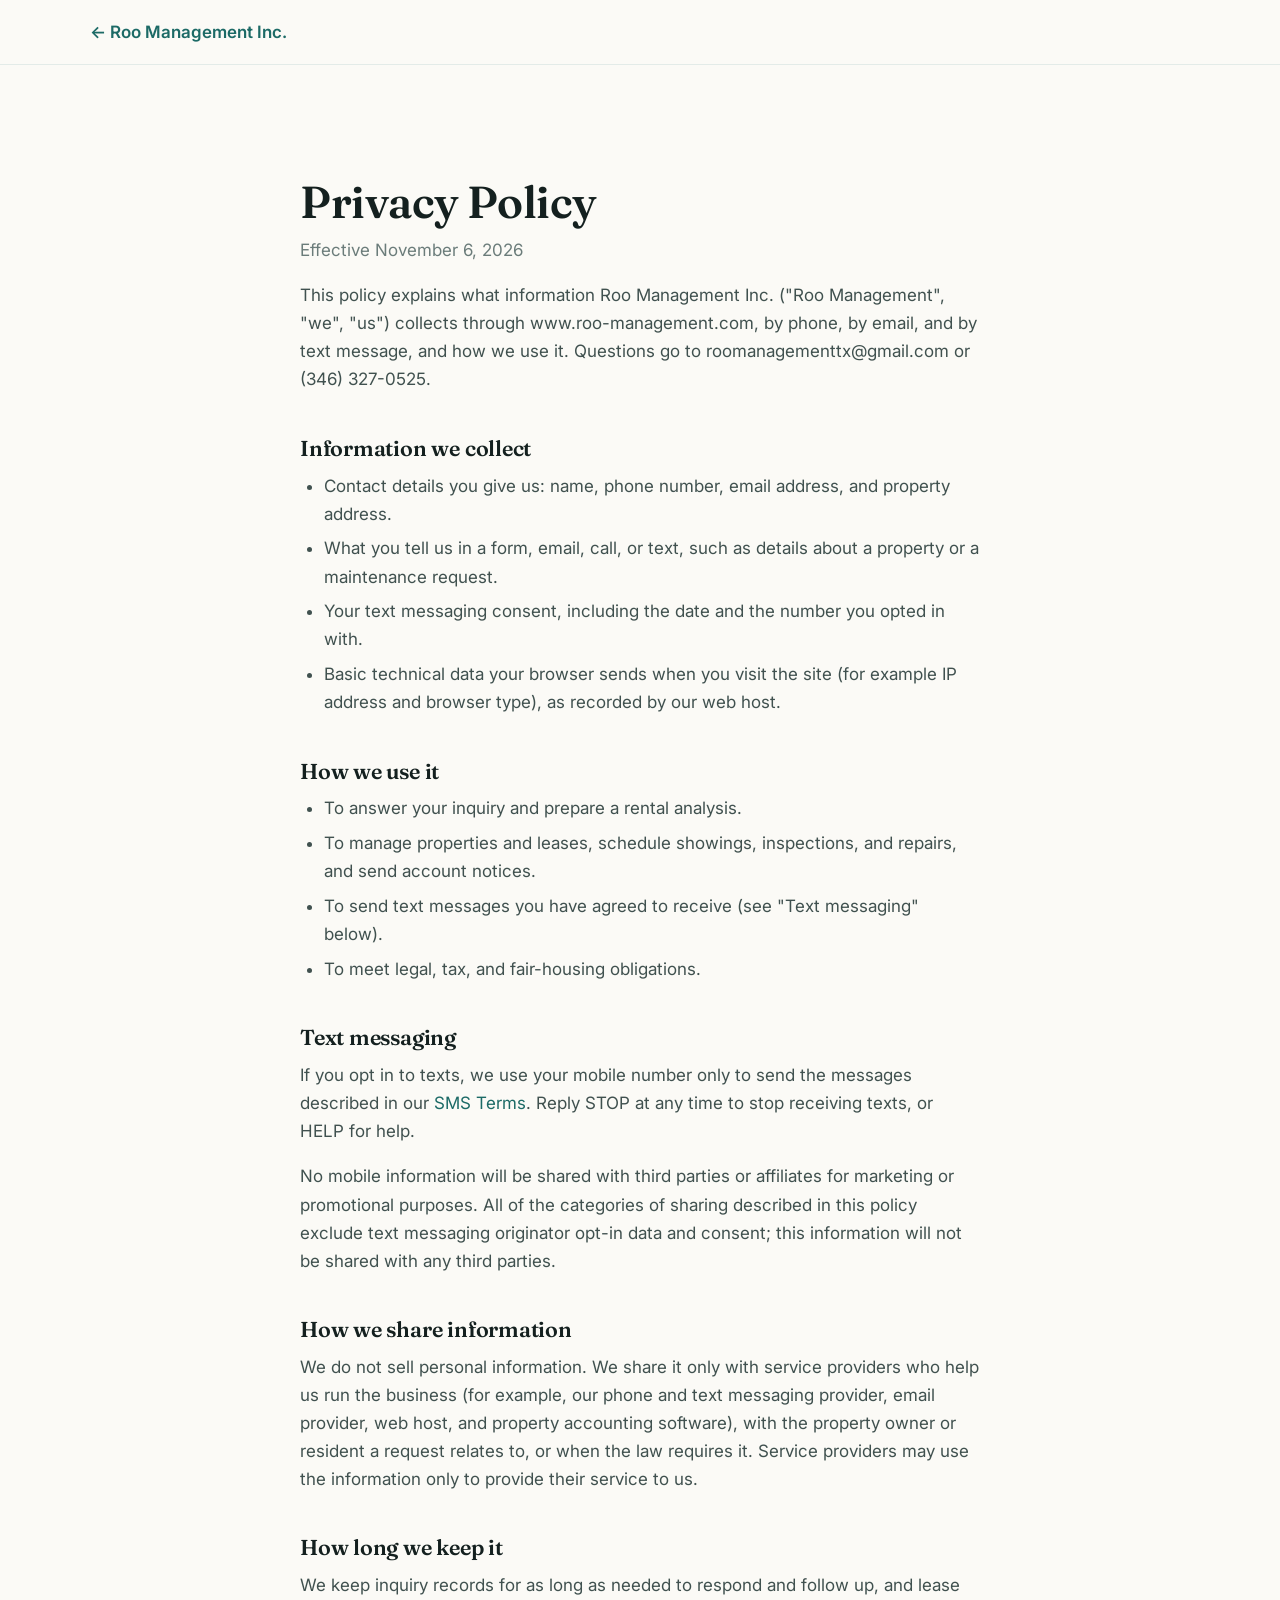
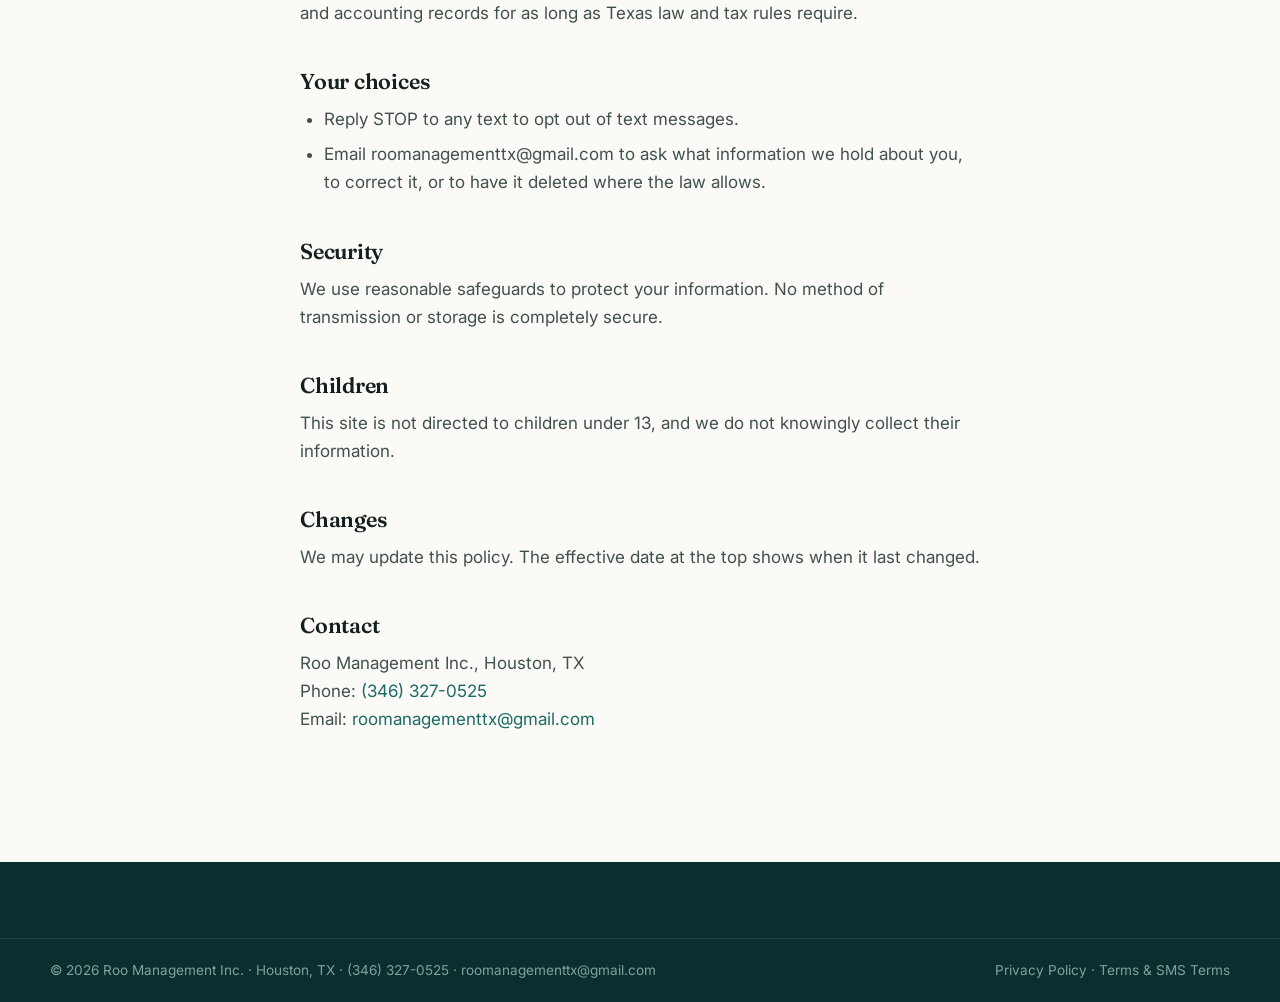
==== roo-management-website/privacy.html @ 613ac299 "Add privacy policy, SMS terms, and real contact details to Roo site Replace the placeholder phone an" ====
<!DOCTYPE html>
<html lang="en">
<head>
  <meta charset="UTF-8" />
  <meta name="viewport" content="width=device-width, initial-scale=1.0" />
  <title>Privacy Policy · Roo Management Inc.</title>
  <meta name="description" content="How Roo Management Inc. collects, uses, and protects your information, including text messaging." />
  <link rel="canonical" href="https://www.roo-management.com/privacy.html" />
  <link rel="icon" type="image/svg+xml" href="assets/favicon.svg" />
  <link rel="preconnect" href="https://fonts.googleapis.com" />
  <link rel="preconnect" href="https://fonts.gstatic.com" crossorigin />
  <link href="https://fonts.googleapis.com/css2?family=Fraunces:opsz,wght@9..144,600;9..144,700&family=Inter:wght@400;500;600;700&display=swap" rel="stylesheet" />
  <link rel="stylesheet" href="css/styles.css" />
</head>
<body>
  <div class="legal-top"><div class="wrap"><a href="/">&larr; Roo Management Inc.</a></div></div>
  <main class="section">
    <article class="wrap legal">
      <h1>Privacy Policy</h1>
      <p class="updated">Effective November 6, 2026</p>
      <p>This policy explains what information Roo Management Inc. ("Roo Management", "we", "us") collects through www.roo-management.com, by phone, by email, and by text message, and how we use it. Questions go to roomanagementtx@gmail.com or (346) 327-0525.</p>

      <h2>Information we collect</h2>
      <ul>
        <li>Contact details you give us: name, phone number, email address, and property address.</li>
        <li>What you tell us in a form, email, call, or text, such as details about a property or a maintenance request.</li>
        <li>Your text messaging consent, including the date and the number you opted in with.</li>
        <li>Basic technical data your browser sends when you visit the site (for example IP address and browser type), as recorded by our web host.</li>
      </ul>

      <h2>How we use it</h2>
      <ul>
        <li>To answer your inquiry and prepare a rental analysis.</li>
        <li>To manage properties and leases, schedule showings, inspections, and repairs, and send account notices.</li>
        <li>To send text messages you have agreed to receive (see "Text messaging" below).</li>
        <li>To meet legal, tax, and fair-housing obligations.</li>
      </ul>

      <h2>Text messaging</h2>
      <p>If you opt in to texts, we use your mobile number only to send the messages described in our <a href="terms.html#sms">SMS Terms</a>. Reply STOP at any time to stop receiving texts, or HELP for help.</p>
      <p>No mobile information will be shared with third parties or affiliates for marketing or promotional purposes. All of the categories of sharing described in this policy exclude text messaging originator opt-in data and consent; this information will not be shared with any third parties.</p>

      <h2>How we share information</h2>
      <p>We do not sell personal information. We share it only with service providers who help us run the business (for example, our phone and text messaging provider, email provider, web host, and property accounting software), with the property owner or resident a request relates to, or when the law requires it. Service providers may use the information only to provide their service to us.</p>

      <h2>How long we keep it</h2>
      <p>We keep inquiry records for as long as needed to respond and follow up, and lease and accounting records for as long as Texas law and tax rules require.</p>

      <h2>Your choices</h2>
      <ul>
        <li>Reply STOP to any text to opt out of text messages.</li>
        <li>Email roomanagementtx@gmail.com to ask what information we hold about you, to correct it, or to have it deleted where the law allows.</li>
      </ul>

      <h2>Security</h2>
      <p>We use reasonable safeguards to protect your information. No method of transmission or storage is completely secure.</p>

      <h2>Children</h2>
      <p>This site is not directed to children under 13, and we do not knowingly collect their information.</p>

      <h2>Changes</h2>
      <p>We may update this policy. The effective date at the top shows when it last changed.</p>

      <h2>Contact</h2>
      <p>Roo Management Inc., Houston, TX<br />Phone: <a href="tel:+13463270525">(346) 327-0525</a><br />Email: <a href="mailto:roomanagementtx@gmail.com">roomanagementtx@gmail.com</a></p>
    </article>
  </main>
  <footer class="footer">
    <div class="footer__bar">
      <div class="wrap footer__bar-inner">
        <p>© 2026 Roo Management Inc. · Houston, TX · (346) 327-0525 · roomanagementtx@gmail.com</p>
        <p class="footer__legal"><a href="privacy.html">Privacy Policy</a> · <a href="terms.html">Terms &amp; SMS Terms</a></p>
      </div>
    </div>
  </footer>
</body>
</html>
---- roo-management-website/css/styles.css ----
/* ==========================================================================
   Roo Management Inc. — Houston Property Management
   Design tokens, layout, and components
   ========================================================================== */

:root {
  /* Brand palette — deep Gulf teal + warm Texas gold on warm ivory */
  --teal-900: #0b2e2f;
  --teal-800: #0f3d3e;
  --teal-700: #14504f;
  --teal-600: #1c6a66;
  --teal-500: #2b8a83;
  --gold-500: #d9a441;
  --gold-400: #e6b95c;
  --gold-600: #bd8a2e;

  --ink: #14201f;
  --body: #40514f;
  --muted: #6b7c7a;
  --line: #e4e9e6;
  --ivory: #f7f5ef;
  --cream: #fbfaf6;
  --white: #ffffff;

  --radius: 14px;
  --radius-lg: 22px;
  --radius-sm: 9px;
  --shadow-sm: 0 1px 2px rgba(11,46,47,.06), 0 2px 8px rgba(11,46,47,.05);
  --shadow: 0 10px 30px -12px rgba(11,46,47,.22);
  --shadow-lg: 0 30px 60px -20px rgba(11,46,47,.35);

  --maxw: 1180px;
  --gutter: clamp(18px, 5vw, 40px);

  --serif: "Fraunces", Georgia, "Times New Roman", serif;
  --sans: "Inter", system-ui, -apple-system, Segoe UI, Roboto, Helvetica, Arial, sans-serif;

  --ease: cubic-bezier(.22,.61,.36,1);
}

/* ---------- Reset-ish ---------- */
*, *::before, *::after { box-sizing: border-box; }
html { scroll-behavior: smooth; -webkit-text-size-adjust: 100%; }
@media (prefers-reduced-motion: reduce) {
  html { scroll-behavior: auto; }
  *, *::before, *::after { animation-duration: .001ms !important; transition-duration: .001ms !important; }
}
body {
  margin: 0;
  font-family: var(--sans);
  color: var(--body);
  background: var(--cream);
  line-height: 1.65;
  font-size: 17px;
  -webkit-font-smoothing: antialiased;
  text-rendering: optimizeLegibility;
  overflow-x: hidden;
}
img, svg { max-width: 100%; display: block; }
a { color: var(--teal-600); text-decoration: none; }
a:hover { color: var(--teal-800); }
h1, h2, h3 { color: var(--ink); font-family: var(--serif); font-weight: 600; line-height: 1.12; letter-spacing: -0.01em; margin: 0 0 .5em; }
p { margin: 0 0 1em; }
ul { margin: 0; padding: 0; list-style: none; }

.sr-only {
  position: absolute; width: 1px; height: 1px; padding: 0; margin: -1px;
  overflow: hidden; clip: rect(0,0,0,0); white-space: nowrap; border: 0;
}
.skip-link {
  position: absolute; left: 12px; top: -60px; z-index: 200;
  background: var(--teal-800); color: #fff; padding: 10px 16px; border-radius: 8px;
  transition: top .2s var(--ease);
}
.skip-link:focus { top: 12px; color: #fff; }

.wrap { width: 100%; max-width: var(--maxw); margin-inline: auto; padding-inline: var(--gutter); }

/* ---------- Buttons ---------- */
.btn {
  --btn-bg: var(--teal-800);
  --btn-fg: #fff;
  display: inline-flex; align-items: center; justify-content: center; gap: .5em;
  font-family: var(--sans); font-weight: 600; font-size: .98rem; line-height: 1;
  padding: 14px 22px; border-radius: 999px; border: 1.5px solid transparent;
  background: var(--btn-bg); color: var(--btn-fg); cursor: pointer;
  transition: transform .18s var(--ease), box-shadow .18s var(--ease), background .18s var(--ease), color .18s var(--ease);
  white-space: nowrap;
}
.btn:hover { transform: translateY(-2px); box-shadow: var(--shadow); }
.btn:active { transform: translateY(0); }
.btn:focus-visible { outline: 3px solid var(--gold-400); outline-offset: 2px; }
.btn--primary { --btn-bg: var(--teal-800); --btn-fg:#fff; }
.btn--primary:hover { background: var(--teal-700); color:#fff; }
.btn--gold { --btn-bg: var(--gold-500); --btn-fg: #201803; }
.btn--gold:hover { background: var(--gold-400); color:#201803; }
.btn--outline { background: transparent; color: var(--teal-800); border-color: var(--teal-800); }
.btn--outline:hover { background: var(--teal-800); color:#fff; }
.btn--ghost { background: rgba(15,61,62,.06); color: var(--teal-800); }
.btn--ghost:hover { background: rgba(15,61,62,.12); color: var(--teal-800); }
.btn--lg { padding: 17px 30px; font-size: 1.05rem; }
.btn--sm { padding: 10px 16px; font-size: .9rem; }
.btn--block { display: flex; width: 100%; }

.eyebrow {
  font-family: var(--sans); font-weight: 700; font-size: .78rem; letter-spacing: .14em;
  text-transform: uppercase; color: var(--teal-600); margin: 0 0 .8em;
}
.eyebrow--light { color: var(--gold-400); }
.accent { color: var(--teal-600); }
.muted { color: var(--muted); font-weight: 400; }

/* ---------- Topbar ---------- */
.topbar { background: var(--teal-900); color: #cfe0dc; font-size: .82rem; }
.topbar__inner { display: flex; align-items: center; justify-content: center; gap: 12px; padding: 8px 0; flex-wrap: wrap; }
.topbar__item { color: #cfe0dc; }
a.topbar__item:hover { color: #fff; }
.topbar__sep { color: #3d5a57; }

/* ---------- Header ---------- */
.header {
  position: sticky; top: 0; z-index: 100;
  background: rgba(251,250,246,.85);
  backdrop-filter: saturate(160%) blur(12px);
  -webkit-backdrop-filter: saturate(160%) blur(12px);
  border-bottom: 1px solid transparent;
  transition: box-shadow .25s var(--ease), border-color .25s var(--ease), background .25s var(--ease);
}
.header.is-stuck { box-shadow: var(--shadow-sm); border-bottom-color: var(--line); }
.header__inner { display: flex; align-items: center; justify-content: space-between; gap: 20px; padding: 14px 0; }

.brand { display: inline-flex; align-items: center; gap: 12px; color: var(--ink); }
.brand:hover { color: var(--ink); }
.brand__mark { display: grid; place-items: center; width: 46px; height: 46px; border-radius: 13px;
  background: linear-gradient(150deg, var(--teal-700), var(--teal-900)); box-shadow: var(--shadow-sm); flex: none; }
.brand__mark svg { color: var(--gold-400); }
.brand__text { display: flex; flex-direction: column; line-height: 1.05; }
.brand__name { font-family: var(--serif); font-weight: 600; font-size: 1.22rem; color: var(--ink); }
.brand__sub { font-size: .72rem; letter-spacing: .12em; text-transform: uppercase; color: var(--muted); font-weight: 600; }

/* ---------- Nav ---------- */
.nav__menu { display: flex; align-items: center; gap: clamp(16px, 1.8vw, 26px); }
.nav__menu > li > a:not(.btn) { color: var(--ink); font-weight: 500; font-size: .96rem; position: relative; padding: 4px 0; }
.nav__menu > li > a:not(.btn)::after {
  content: ""; position: absolute; left: 0; right: 100%; bottom: -2px; height: 2px;
  background: var(--gold-500); transition: right .25s var(--ease);
}
.nav__menu > li > a:not(.btn):hover { color: var(--teal-800); }
.nav__menu > li > a:not(.btn):hover::after { right: 0; }
.nav__cta-group { display: flex; align-items: center; gap: 10px; }
.nav__toggle {
  display: none; flex-direction: column; gap: 5px; width: 44px; height: 44px;
  border: 1px solid var(--line); border-radius: 11px; background: var(--white); cursor: pointer;
  align-items: center; justify-content: center;
}
.nav__toggle span { display: block; width: 20px; height: 2px; background: var(--ink); border-radius: 2px; transition: transform .25s var(--ease), opacity .25s var(--ease); }
.nav__toggle[aria-expanded="true"] span:nth-child(1) { transform: translateY(7px) rotate(45deg); }
.nav__toggle[aria-expanded="true"] span:nth-child(2) { opacity: 0; }
.nav__toggle[aria-expanded="true"] span:nth-child(3) { transform: translateY(-7px) rotate(-45deg); }

/* ---------- Hero ---------- */
.hero { position: relative; overflow: hidden; background: linear-gradient(170deg, var(--teal-900) 0%, var(--teal-800) 46%, var(--teal-700) 100%); color: #eaf3f0; isolation: isolate; }
.hero__bg { position: absolute; inset: 0; z-index: -1; }
.hero__glow {
  position: absolute; width: 700px; height: 700px; right: -180px; top: -260px; border-radius: 50%;
  background: radial-gradient(circle, rgba(217,164,65,.28), transparent 62%); filter: blur(10px);
}
.hero__skyline { position: absolute; left: 0; right: 0; bottom: -1px; width: 100%; opacity: .5; }
.hero__inner {
  display: grid; grid-template-columns: 1.15fr .85fr; gap: 48px; align-items: center;
  padding-top: clamp(56px, 8vw, 96px); padding-bottom: clamp(96px, 12vw, 150px);
}
.hero h1 { color: #fff; font-size: clamp(2.5rem, 5.6vw, 4.15rem); font-weight: 600; letter-spacing: -0.02em; margin-bottom: .35em; }
.hero .accent { color: var(--gold-400); }
.hero__lead { font-size: clamp(1.06rem, 1.7vw, 1.24rem); color: #cfe0dc; max-width: 34ch; margin-bottom: 1.9em; }
.hero__actions { display: flex; flex-wrap: wrap; gap: 14px; margin-bottom: 2em; }
.hero .btn--outline { color: #fff; border-color: rgba(255,255,255,.55); }
.hero .btn--outline:hover { background: #fff; color: var(--teal-800); border-color: #fff; }
.hero__badges { display: flex; flex-direction: column; gap: 8px; }
.hero__badges li { color: #bcd3ce; font-size: .95rem; font-weight: 500; }

.hero__card {
  background: var(--white); color: var(--body); border-radius: var(--radius-lg);
  padding: clamp(24px, 3vw, 34px); box-shadow: var(--shadow-lg); border: 1px solid rgba(255,255,255,.5);
}
.hero__card-title { font-size: 1.5rem; margin-bottom: .2em; }
.hero__card-sub { font-size: .95rem; color: var(--muted); margin-bottom: 1.4em; }
.mini-form { display: flex; flex-direction: column; gap: 12px; }
.mini-form__row { display: grid; grid-template-columns: 1fr 1fr; gap: 12px; }
.mini-form input, .form input, .form select, .form textarea {
  width: 100%; font: inherit; color: var(--ink); background: var(--cream);
  border: 1.5px solid var(--line); border-radius: 11px; padding: 13px 15px;
  transition: border-color .18s var(--ease), box-shadow .18s var(--ease), background .18s var(--ease);
}
.mini-form input::placeholder { color: #90a09d; }
.mini-form input:focus, .form :is(input,select,textarea):focus {
  outline: none; border-color: var(--teal-500); background: #fff;
  box-shadow: 0 0 0 4px rgba(43,138,131,.14);
}
.mini-form__fineprint { font-size: .78rem; color: var(--muted); text-align: center; margin: 4px 0 0; }

/* ---------- Stats ---------- */
.stats { background: var(--teal-900); color: #eaf3f0; }
.stats__grid { display: grid; grid-template-columns: repeat(3, 1fr); gap: 20px; padding: clamp(28px, 4vw, 44px) var(--gutter); text-align: center; }
.stat { padding: 8px; }
.stat__num { display: block; font-family: var(--serif); font-weight: 600; font-size: clamp(2rem, 4vw, 2.9rem); color: var(--gold-400); line-height: 1; }
.stat__label { display: block; margin-top: .55em; font-size: .9rem; color: #b7ccc7; letter-spacing: .02em; }

/* ---------- Sections ---------- */
.section { padding: clamp(64px, 9vw, 112px) 0; }
.section--tint { background: var(--ivory); }
.section--dark { background: linear-gradient(160deg, var(--teal-800), var(--teal-900)); color: #eaf3f0; }
.section--dark h2 { color: #fff; }
.section__head { max-width: 720px; margin-bottom: clamp(38px, 5vw, 60px); }
.section__head--center { margin-inline: auto; text-align: center; }
.section__head h2 { font-size: clamp(1.9rem, 3.6vw, 2.85rem); }
.section__intro { font-size: 1.1rem; color: var(--muted); }
.section--dark .section__intro { color: #b7ccc7; }

/* ---------- Service cards ---------- */
.cards { display: grid; grid-template-columns: repeat(4, 1fr); gap: 20px; }
.card {
  background: var(--white); border: 1px solid var(--line); border-radius: var(--radius);
  padding: 28px 24px; box-shadow: var(--shadow-sm);
  transition: transform .22s var(--ease), box-shadow .22s var(--ease), border-color .22s var(--ease);
}
.card:hover { transform: translateY(-5px); box-shadow: var(--shadow); border-color: #d5e0dc; }
.card__icon { display: grid; place-items: center; width: 54px; height: 54px; border-radius: 14px;
  background: linear-gradient(150deg, rgba(43,138,131,.16), rgba(15,61,62,.1)); color: var(--teal-700); margin-bottom: 18px; }
.card__icon svg { width: 26px; height: 26px; }
.card h3 { font-size: 1.22rem; margin-bottom: .35em; }
.card p { font-size: .96rem; color: var(--muted); margin: 0; }

/* ---------- Steps ---------- */
.steps { display: grid; grid-template-columns: repeat(4, 1fr); gap: 22px; counter-reset: step; }
.step { position: relative; background: var(--white); border: 1px solid var(--line); border-radius: var(--radius); padding: 30px 24px 26px; box-shadow: var(--shadow-sm); }
.step__num { display: grid; place-items: center; width: 44px; height: 44px; border-radius: 50%;
  background: var(--teal-800); color: var(--gold-400); font-family: var(--serif); font-weight: 700; font-size: 1.25rem; margin-bottom: 16px; }
.step h3 { font-size: 1.14rem; margin-bottom: .3em; }
.step p { font-size: .94rem; color: var(--muted); margin: 0; }

/* ---------- Split sections ---------- */
.split { padding: clamp(64px, 9vw, 112px) 0; }
.split__inner { display: grid; grid-template-columns: 1fr 1fr; gap: clamp(36px, 6vw, 76px); align-items: center; }
.split--reverse .split__media { order: 2; }
.split__content h2 { font-size: clamp(1.9rem, 3.4vw, 2.6rem); }
.split__content > p { color: var(--body); font-size: 1.06rem; }
.split__actions { display: flex; flex-wrap: wrap; gap: 12px; margin-top: 28px; }

.checklist { display: grid; gap: 12px; margin: 22px 0 4px; }
.checklist li { position: relative; padding-left: 34px; color: var(--ink); font-weight: 500; }
.checklist li::before {
  content: "✓"; position: absolute; left: 0; top: -1px; width: 22px; height: 22px;
  display: grid; place-items: center; border-radius: 50%; background: rgba(43,138,131,.16);
  color: var(--teal-700); font-size: .8rem; font-weight: 800;
}

/* media cards (portal mockups) */
.media-card { position: relative; border-radius: var(--radius-lg); padding: 30px; box-shadow: var(--shadow-lg); overflow: hidden; }
.media-card--owners { background: linear-gradient(155deg, var(--teal-700), var(--teal-900)); color: #eaf3f0; }
.media-card--tenant { background: linear-gradient(155deg, #ffffff, var(--ivory)); color: var(--ink); border: 1px solid var(--line); }
.media-card__badge { display: inline-block; font-size: .74rem; letter-spacing: .12em; text-transform: uppercase; font-weight: 700;
  padding: 6px 12px; border-radius: 999px; margin-bottom: 20px; }
.media-card--owners .media-card__badge { background: rgba(217,164,65,.2); color: var(--gold-400); }
.media-card--tenant .media-card__badge { background: rgba(43,138,131,.14); color: var(--teal-700); }
.media-card__list { display: grid; gap: 14px; }
.media-card__list li { display: flex; align-items: center; gap: 12px; padding: 14px 16px; border-radius: 12px; font-size: .96rem; }
.media-card--owners .media-card__list li { background: rgba(255,255,255,.08); }
.media-card--tenant .media-card__list li { background: #fff; box-shadow: var(--shadow-sm); }
.media-card__list li span { flex: 1; }
.media-card--owners .media-card__list strong { color: var(--gold-400); }
.media-card--tenant .media-card__list strong { color: var(--teal-700); }

/* ---------- Portals ---------- */
.portals { padding: clamp(56px, 8vw, 96px) 0; }
.portals__grid { display: grid; grid-template-columns: repeat(3, 1fr); gap: 20px; }
.portal-card {
  display: block; background: var(--white); border: 1px solid var(--line); border-radius: var(--radius);
  padding: 32px 28px; box-shadow: var(--shadow-sm); color: var(--body);
  transition: transform .22s var(--ease), box-shadow .22s var(--ease), border-color .22s var(--ease);
}
.portal-card:hover { transform: translateY(-5px); box-shadow: var(--shadow); border-color: var(--teal-500); color: var(--body); }
.portal-card__icon { display: grid; place-items: center; width: 56px; height: 56px; border-radius: 15px;
  background: linear-gradient(150deg, var(--teal-700), var(--teal-900)); color: var(--gold-400); margin-bottom: 18px; }
.portal-card__icon svg { width: 28px; height: 28px; }
.portal-card h3 { font-size: 1.3rem; margin-bottom: .3em; }
.portal-card p { font-size: .96rem; color: var(--muted); margin-bottom: 1em; }
.portal-card__link { font-weight: 600; color: var(--teal-700); }
.portals__note, .pricing__note { text-align: center; font-size: .85rem; color: var(--muted); margin-top: 26px; }
code { background: rgba(15,61,62,.08); padding: .12em .45em; border-radius: 6px; font-size: .88em; }

/* ---------- Chips (areas) ---------- */
.chips { display: flex; flex-wrap: wrap; gap: 12px; }
.chips li {
  padding: 11px 20px; border-radius: 999px; background: var(--white); border: 1px solid var(--line);
  font-weight: 500; color: var(--ink); box-shadow: var(--shadow-sm);
  transition: transform .18s var(--ease), border-color .18s var(--ease), color .18s var(--ease);
}
.chips li:hover { transform: translateY(-3px); border-color: var(--teal-500); color: var(--teal-700); }

/* ---------- Testimonials ---------- */
.quotes { display: grid; grid-template-columns: repeat(3, 1fr); gap: 22px; }
.quote { margin: 0; background: rgba(255,255,255,.06); border: 1px solid rgba(255,255,255,.1); border-radius: var(--radius); padding: 30px 28px; backdrop-filter: blur(4px); }
.quote__stars { color: var(--gold-400); letter-spacing: 2px; margin-bottom: 14px; font-size: 1.05rem; }
.quote blockquote { margin: 0 0 20px; font-size: 1.04rem; color: #eaf3f0; line-height: 1.6; }
.quote figcaption { display: flex; flex-direction: column; }
.quote figcaption strong { color: #fff; }
.quote figcaption span { color: #9fbab5; font-size: .88rem; }

/* ---------- Pricing ---------- */
.pricing { display: grid; grid-template-columns: repeat(3, 1fr); gap: 22px; align-items: stretch; }
.plan { position: relative; background: var(--white); border: 1px solid var(--line); border-radius: var(--radius-lg);
  padding: 34px 30px; box-shadow: var(--shadow-sm); display: flex; flex-direction: column; }
.plan--featured { border-color: var(--teal-600); box-shadow: var(--shadow); transform: translateY(-6px); }
.plan__flag { position: absolute; top: -13px; left: 50%; transform: translateX(-50%); background: var(--gold-500); color: #201803;
  font-size: .74rem; font-weight: 700; letter-spacing: .08em; text-transform: uppercase; padding: 6px 16px; border-radius: 999px; }
.plan__name { font-size: 1.35rem; margin-bottom: .1em; }
.plan__price { font-family: var(--serif); font-size: 2.6rem; font-weight: 600; color: var(--teal-800); line-height: 1; margin: .2em 0 .1em; }
.plan__price span { display: block; font-family: var(--sans); font-size: .9rem; font-weight: 500; color: var(--muted); margin-top: 6px; }
.plan__desc { color: var(--muted); font-size: .96rem; }
.plan__list { display: grid; gap: 11px; margin: 20px 0 26px; }
.plan__list li { position: relative; padding-left: 26px; font-size: .96rem; color: var(--body); }
.plan__list li::before { content: "✓"; position: absolute; left: 0; color: var(--teal-600); font-weight: 800; }
.plan .btn { margin-top: auto; }

/* ---------- Values ---------- */
.values { display: grid; grid-template-columns: 1fr 1fr; gap: 18px; }
.values li { background: var(--white); border: 1px solid var(--line); border-radius: var(--radius); padding: 24px 22px; box-shadow: var(--shadow-sm); }
.values li strong { display: block; font-family: var(--serif); font-size: 1.2rem; color: var(--ink); margin-bottom: .25em; }
.values li span { font-size: .94rem; color: var(--muted); }

/* ---------- CTA band ---------- */
.cta-band { background: linear-gradient(120deg, var(--teal-800), var(--teal-700)); color: #fff; }
.cta-band__inner { display: flex; align-items: center; justify-content: space-between; gap: 30px; flex-wrap: wrap;
  padding: clamp(44px, 6vw, 68px) 0; }
.cta-band h2 { color: #fff; font-size: clamp(1.6rem, 3vw, 2.3rem); margin-bottom: .2em; }
.cta-band p { color: #cfe0dc; margin: 0; font-size: 1.08rem; }

/* ---------- Contact ---------- */
.contact { display: grid; grid-template-columns: .9fr 1.1fr; gap: clamp(36px, 5vw, 64px); align-items: start; }
.contact__info h2 { font-size: clamp(1.8rem, 3.2vw, 2.5rem); }
.contact__list { display: grid; gap: 20px; margin-top: 30px; }
.contact__list li { display: flex; gap: 16px; align-items: flex-start; }
.contact__ic { display: grid; place-items: center; width: 46px; height: 46px; border-radius: 12px; flex: none;
  background: linear-gradient(150deg, rgba(43,138,131,.16), rgba(15,61,62,.1)); color: var(--teal-700); }
.contact__ic svg { width: 22px; height: 22px; }
.contact__list strong { display: block; color: var(--ink); font-family: var(--serif); }
.contact__list a { color: var(--body); }
.contact__list a:hover { color: var(--teal-700); }

.contact__form-wrap { background: var(--white); border: 1px solid var(--line); border-radius: var(--radius-lg); padding: clamp(26px, 3.5vw, 40px); box-shadow: var(--shadow); }
.form__row { display: grid; grid-template-columns: 1fr 1fr; gap: 16px; }
.field { margin-bottom: 16px; display: flex; flex-direction: column; }
.field label { font-size: .88rem; font-weight: 600; color: var(--ink); margin-bottom: 7px; }
.form textarea { resize: vertical; min-height: 110px; }
.form__fineprint { font-size: .8rem; color: var(--muted); margin: 14px 0 0; text-align: center; }
.consent { display: flex; gap: 10px; align-items: flex-start; font-size: .78rem; line-height: 1.45; color: var(--muted); margin: 4px 0 12px; text-align: left; font-weight: 400; }
.consent input { flex: none; width: 16px; height: 16px; margin-top: 2px; accent-color: var(--teal-800); }
.consent a, .form__fineprint a, .mini-form__fineprint a { color: inherit; text-decoration: underline; }
.footer__legal a { color: inherit; }
.form__status { margin-top: 14px; padding: 12px 16px; border-radius: 10px; font-size: .92rem; font-weight: 500; }
.form__status.is-success { background: rgba(43,138,131,.12); color: var(--teal-800); }
.form__status.is-error { background: #fdecec; color: #a5352f; }

/* ---------- Footer ---------- */
.footer { background: var(--teal-900); color: #b7ccc7; padding-top: clamp(52px, 7vw, 76px); }
.footer__inner { display: grid; grid-template-columns: 2fr 1fr 1fr 1.3fr; gap: 36px; padding-bottom: 44px; }
.brand--footer .brand__name, .footer .brand__mark svg { }
.brand--footer .brand__name { color: #fff; }
.brand--footer .brand__sub { color: #7fa29c; }
.footer__blurb { margin-top: 16px; font-size: .92rem; color: #8daba5; max-width: 34ch; }
.footer__col h3 { color: #fff; font-family: var(--sans); font-size: .82rem; letter-spacing: .12em; text-transform: uppercase; margin-bottom: 16px; }
.footer__col ul { display: grid; gap: 10px; }
.footer__col a { color: #b7ccc7; font-size: .95rem; }
.footer__col a:hover { color: #fff; }
.footer__contact li { font-size: .95rem; line-height: 1.5; }
.footer__bar { border-top: 1px solid rgba(255,255,255,.09); }
.footer__bar-inner { display: flex; align-items: center; justify-content: space-between; gap: 14px; padding: 20px 0; flex-wrap: wrap; }
.footer__bar p { margin: 0; font-size: .85rem; color: #7fa29c; }

/* ---------- Floating action button (mobile) ---------- */
.fab {
  position: fixed; right: 16px; bottom: 16px; z-index: 90; display: none;
  background: var(--gold-500); color: #201803; font-weight: 700; font-size: .92rem;
  padding: 14px 20px; border-radius: 999px; box-shadow: var(--shadow-lg);
}
.fab:hover { color: #201803; background: var(--gold-400); }

/* ---------- Reveal on scroll ---------- */
[data-reveal] { opacity: 0; transform: translateY(22px); transition: opacity .6s var(--ease), transform .6s var(--ease); }
[data-reveal].is-visible { opacity: 1; transform: none; }

/* ==========================================================================
   Responsive
   ========================================================================== */
@media (max-width: 980px) {
  .hero__inner { grid-template-columns: 1fr; gap: 40px; }
  .hero__card { max-width: 480px; }
  .cards { grid-template-columns: repeat(2, 1fr); }
  .steps { grid-template-columns: repeat(2, 1fr); }
  .quotes { grid-template-columns: 1fr; }
  .pricing { grid-template-columns: 1fr; max-width: 460px; margin-inline: auto; }
  .plan--featured { transform: none; }
  .portals__grid { grid-template-columns: 1fr; }
  .split__inner, .contact { grid-template-columns: 1fr; }
  .split--reverse .split__media { order: 0; }
  .footer__inner { grid-template-columns: 1fr 1fr; }
  .stats__grid { grid-template-columns: repeat(2, 1fr); gap: 26px; }
}

/* Collapse to the slide-in menu before the horizontal nav gets crowded */
@media (max-width: 1080px) {
  .nav__toggle { display: flex; position: relative; z-index: 110; }
  .nav__menu {
    position: fixed; inset: 0 0 0 auto; width: min(84vw, 340px);
    flex-direction: column; align-items: stretch; gap: 4px; justify-content: flex-start;
    background: var(--cream); padding: 92px 26px 40px; box-shadow: var(--shadow-lg);
    transform: translateX(100%); transition: transform .3s var(--ease); overflow-y: auto;
  }
  .nav__menu.is-open { transform: translateX(0); }
  .nav__menu > li > a:not(.btn) { display: block; padding: 14px 4px; border-bottom: 1px solid var(--line); font-size: 1.05rem; }
  .nav__menu > li > a:not(.btn)::after { display: none; }
  .nav__cta-group { flex-direction: column; align-items: stretch; gap: 10px; margin-top: 18px; }
  .nav__cta-group .btn { width: 100%; }
  body.nav-open { overflow: hidden; }
  .nav-scrim { position: fixed; inset: 0; z-index: 105; background: rgba(11,46,47,.4); opacity: 0; visibility: hidden; transition: opacity .3s var(--ease), visibility .3s; }
  .nav-scrim.is-open { opacity: 1; visibility: visible; }
}

@media (max-width: 760px) {
  .fab { display: inline-flex; }
}

@media (max-width: 520px) {
  body { font-size: 16px; }
  .cards { grid-template-columns: 1fr; }
  .steps { grid-template-columns: 1fr; }
  .values { grid-template-columns: 1fr; }
  .mini-form__row, .form__row { grid-template-columns: 1fr; }
  .stats__grid { grid-template-columns: 1fr 1fr; }
  .topbar__inner { font-size: .76rem; gap: 8px; }
  .cta-band__inner { flex-direction: column; align-items: flex-start; }
}

/* ---------- Legal pages ---------- */
.legal-top { padding: 18px 0; border-bottom: 1px solid #e3ebe8; }
.legal-top a { font-weight: 600; text-decoration: none; }
.legal { max-width: 760px; }
.legal h1 { font-size: clamp(2rem, 4vw, 2.8rem); margin-bottom: .2em; }
.legal h2 { font-size: 1.35rem; margin: 2em 0 .5em; }
.legal p, .legal li { line-height: 1.65; }
.legal ul { list-style: disc; padding-left: 1.4em; }
.legal li { margin-bottom: .4em; }
.legal .updated { color: var(--muted); }
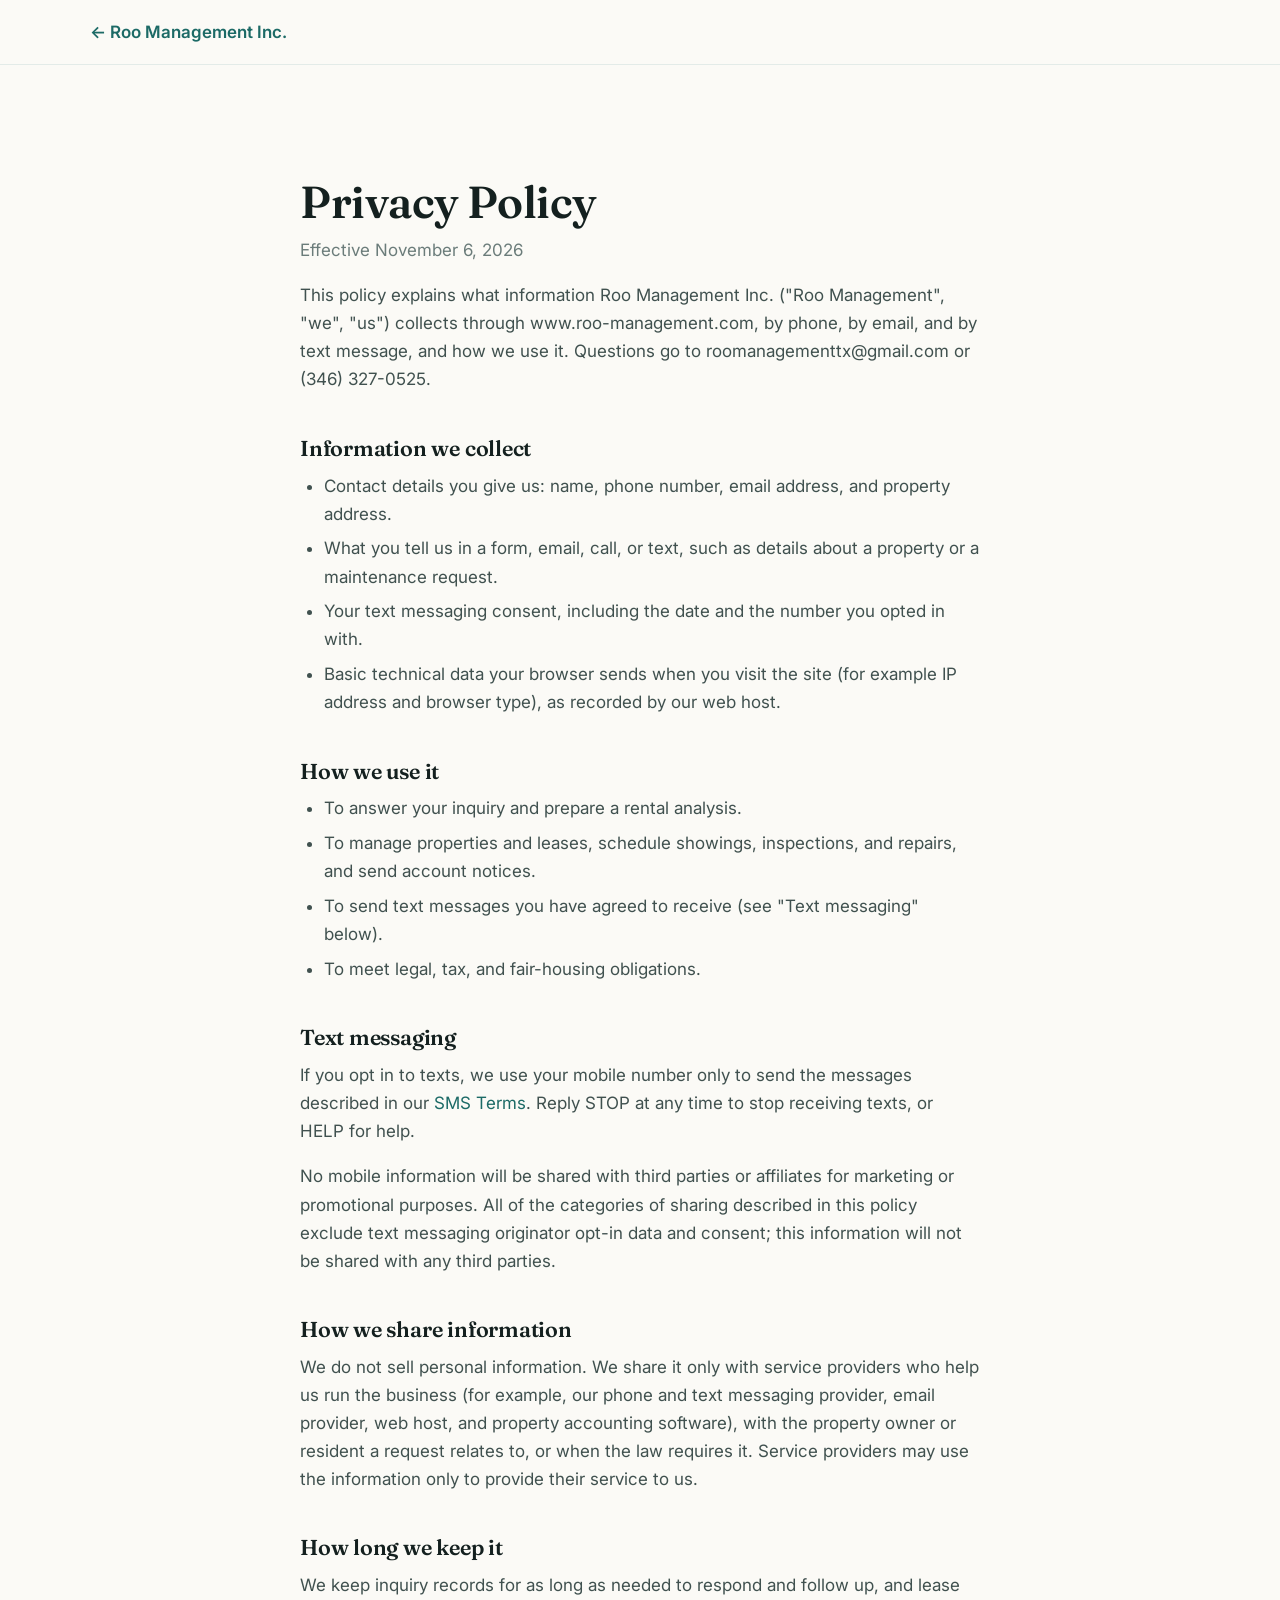
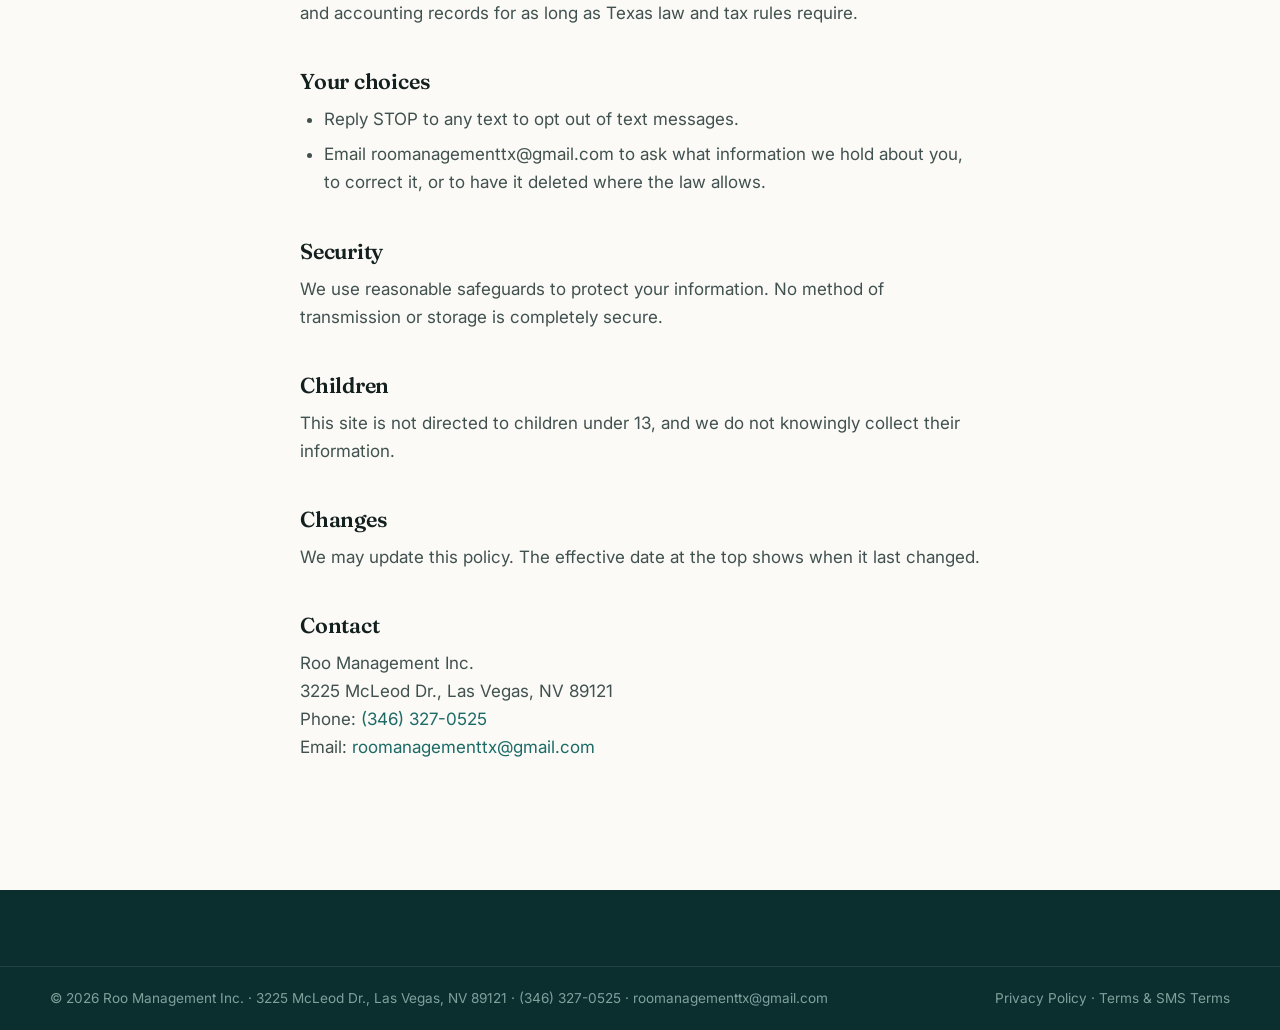
==== commit 7f4add81: "Add mailing address and remove testimonials from Roo site Use the 3225 McLeod Dr., Las Vegas mailing" ====
--- a/roo-management-website/privacy.html
+++ b/roo-management-website/privacy.html
@@ -62,13 +62,13 @@
       <p>We may update this policy. The effective date at the top shows when it last changed.</p>
 
       <h2>Contact</h2>
-      <p>Roo Management Inc., Houston, TX<br />Phone: <a href="tel:+13463270525">(346) 327-0525</a><br />Email: <a href="mailto:roomanagementtx@gmail.com">roomanagementtx@gmail.com</a></p>
+      <p>Roo Management Inc.<br />3225 McLeod Dr., Las Vegas, NV 89121<br />Phone: <a href="tel:+13463270525">(346) 327-0525</a><br />Email: <a href="mailto:roomanagementtx@gmail.com">roomanagementtx@gmail.com</a></p>
     </article>
   </main>
   <footer class="footer">
     <div class="footer__bar">
       <div class="wrap footer__bar-inner">
-        <p>© 2026 Roo Management Inc. · Houston, TX · (346) 327-0525 · roomanagementtx@gmail.com</p>
+        <p>© 2026 Roo Management Inc. · 3225 McLeod Dr., Las Vegas, NV 89121 · (346) 327-0525 · roomanagementtx@gmail.com</p>
         <p class="footer__legal"><a href="privacy.html">Privacy Policy</a> · <a href="terms.html">Terms &amp; SMS Terms</a></p>
       </div>
     </div>
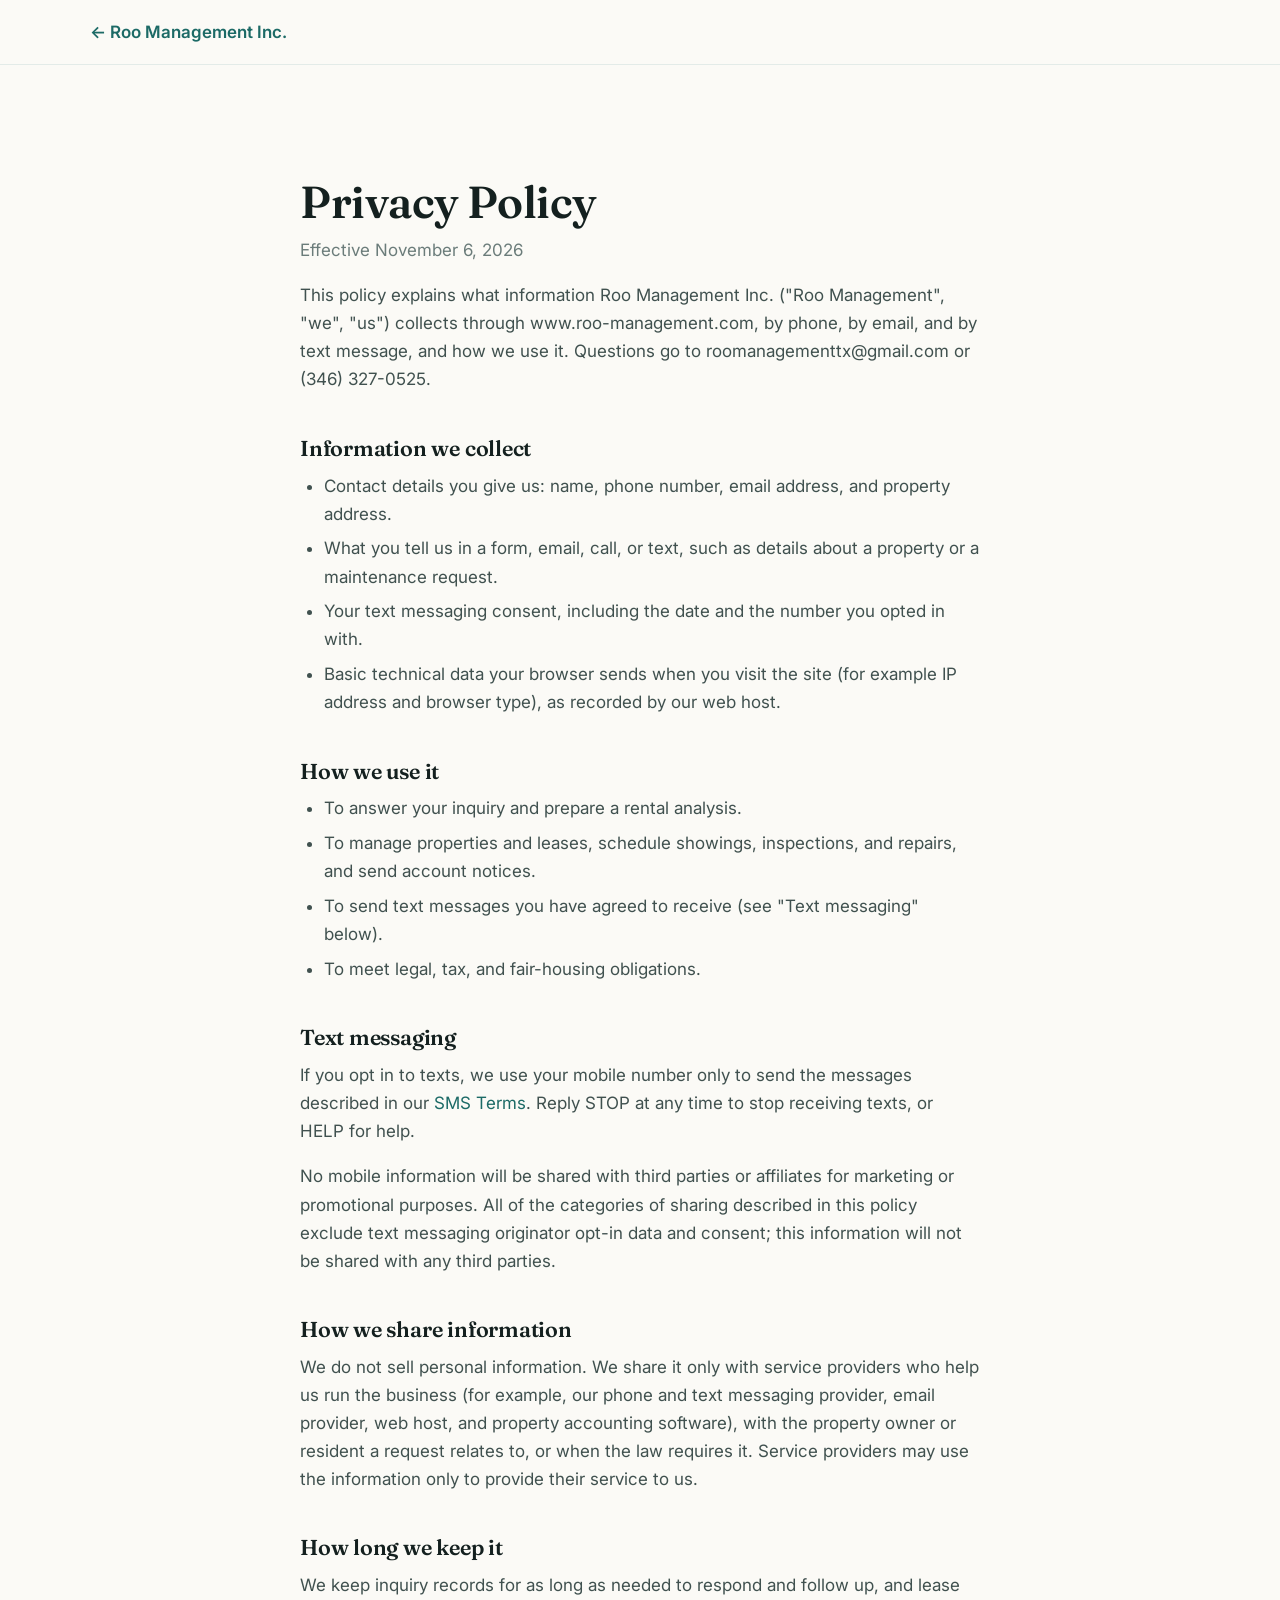
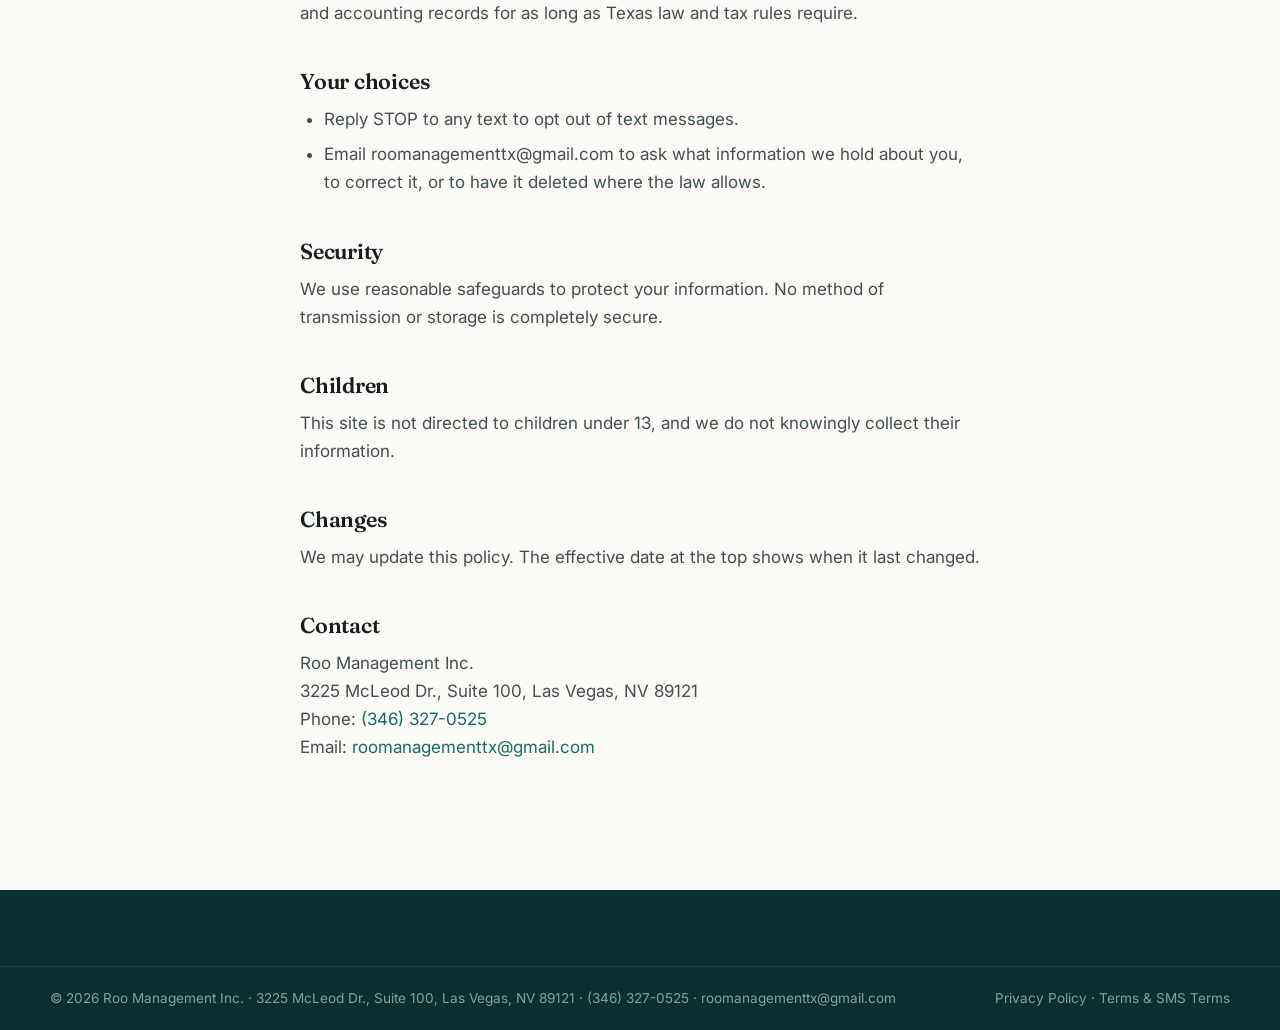
==== commit c5a4bfcc: "Add Suite 100 to Roo mailing address Co-Authored-By: Claude Opus 5.5 <noreply@anthropic.com>" ====
--- a/roo-management-website/privacy.html
+++ b/roo-management-website/privacy.html
@@ -62,13 +62,13 @@
       <p>We may update this policy. The effective date at the top shows when it last changed.</p>
 
       <h2>Contact</h2>
-      <p>Roo Management Inc.<br />3225 McLeod Dr., Las Vegas, NV 89121<br />Phone: <a href="tel:+13463270525">(346) 327-0525</a><br />Email: <a href="mailto:roomanagementtx@gmail.com">roomanagementtx@gmail.com</a></p>
+      <p>Roo Management Inc.<br />3225 McLeod Dr., Suite 100, Las Vegas, NV 89121<br />Phone: <a href="tel:+13463270525">(346) 327-0525</a><br />Email: <a href="mailto:roomanagementtx@gmail.com">roomanagementtx@gmail.com</a></p>
     </article>
   </main>
   <footer class="footer">
     <div class="footer__bar">
       <div class="wrap footer__bar-inner">
-        <p>© 2026 Roo Management Inc. · 3225 McLeod Dr., Las Vegas, NV 89121 · (346) 327-0525 · roomanagementtx@gmail.com</p>
+        <p>© 2026 Roo Management Inc. · 3225 McLeod Dr., Suite 100, Las Vegas, NV 89121 · (346) 327-0525 · roomanagementtx@gmail.com</p>
         <p class="footer__legal"><a href="privacy.html">Privacy Policy</a> · <a href="terms.html">Terms &amp; SMS Terms</a></p>
       </div>
     </div>
